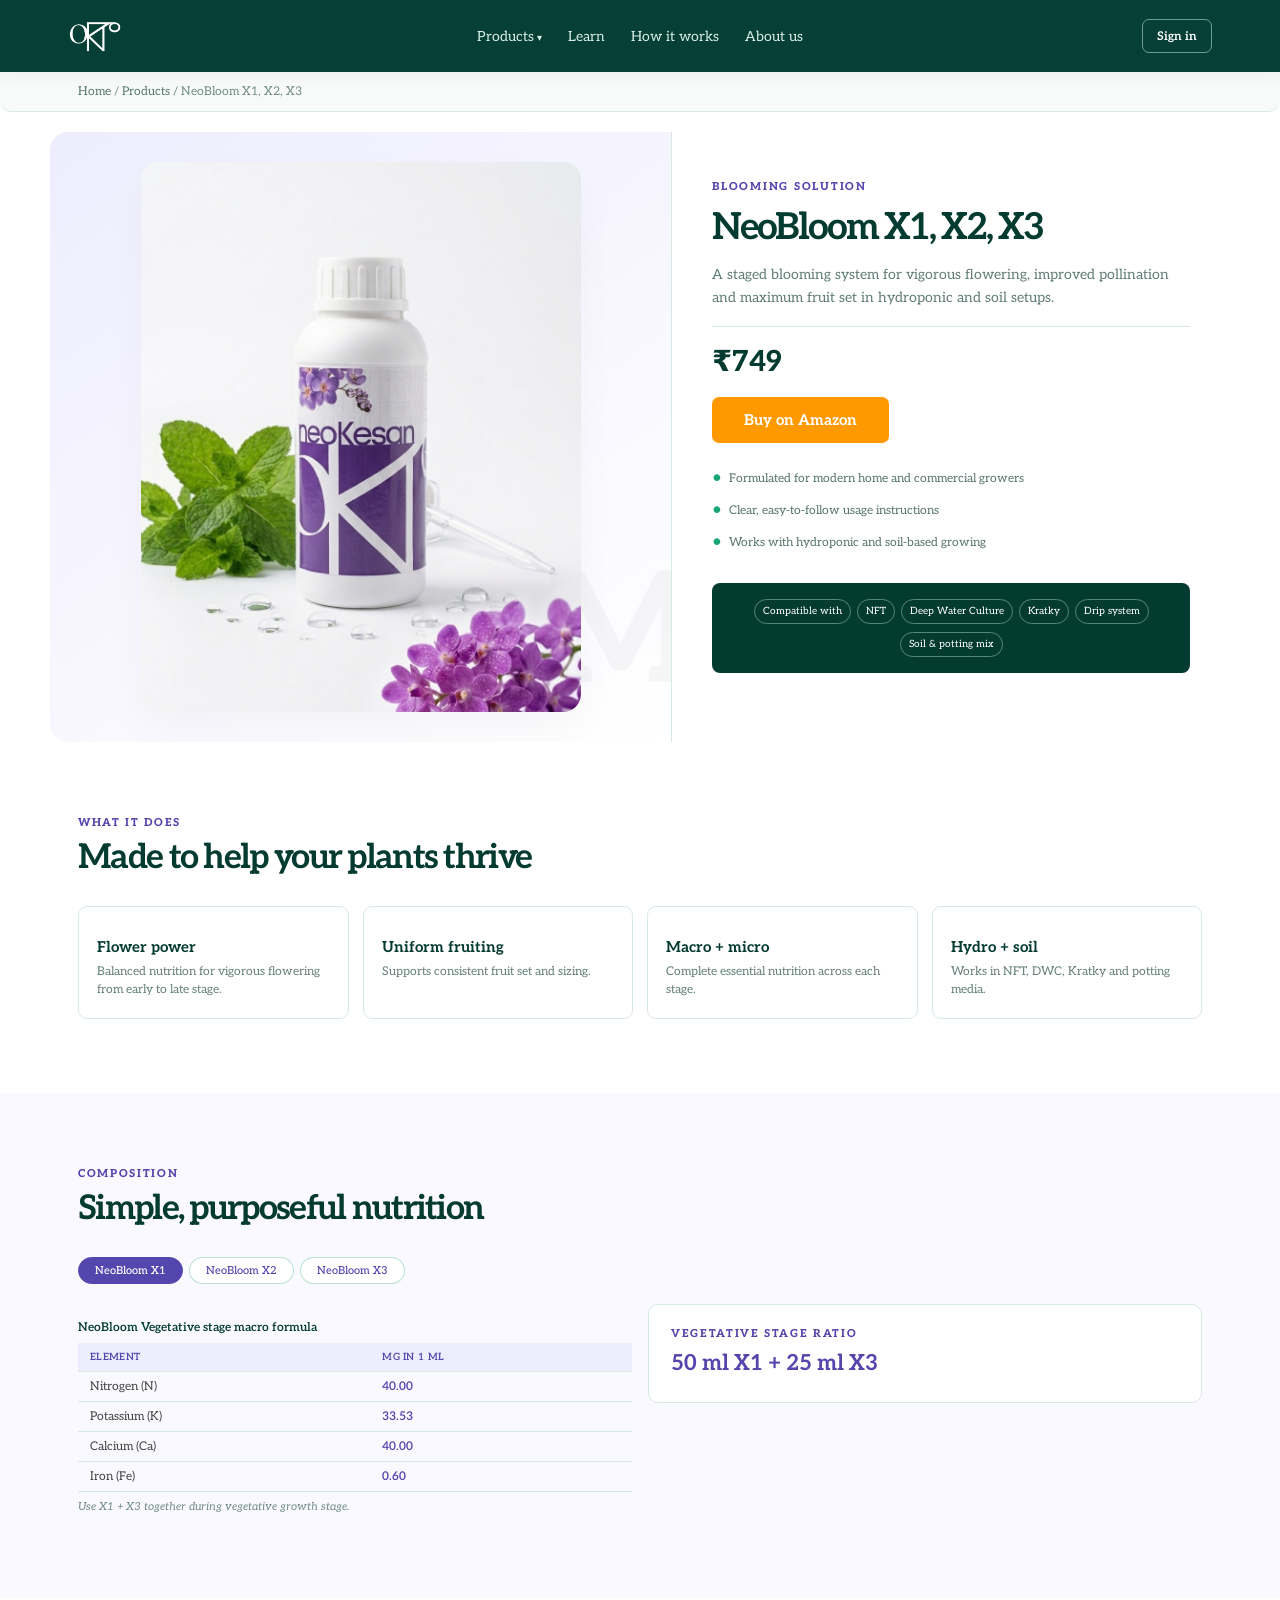
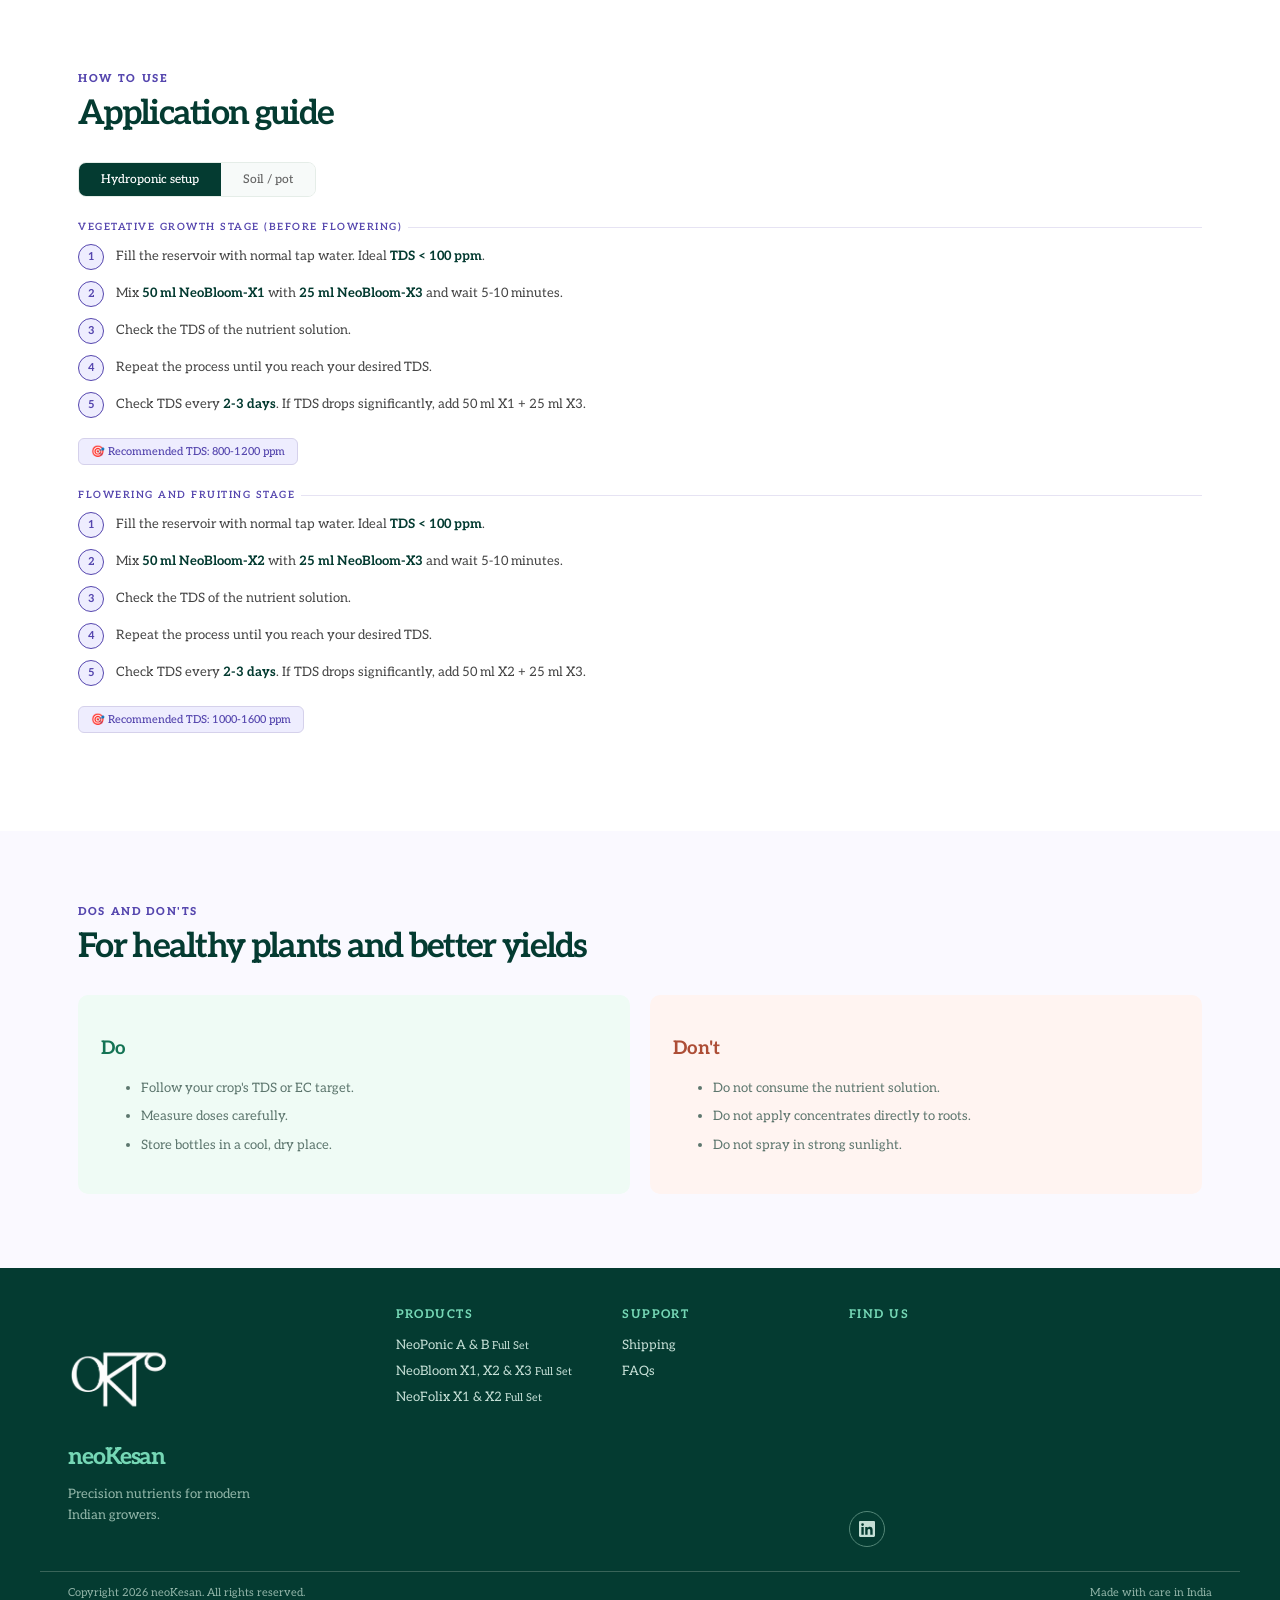
==== neobloom/index.html @ 39165188 "Add redirect pages for old neobloom/neofolix/neoponic QR URLs Old WordPress product URLs (/neobloom/" ====
<!doctype html>
<html lang="en">
<head>
  <meta charset="utf-8">
  <meta name="viewport" content="width=device-width, initial-scale=1">
  <title>NeoBloom | neoKesan</title>
  <link rel="icon" type="image/png" href="/assets/logo.png">
  <link rel="canonical" href="/product.html?key=bloom">
  <meta http-equiv="refresh" content="0; url=/product.html?key=bloom">
  <link rel="stylesheet" href="/styles.css?v=20260809c">
  <style>
    body{margin:0;font-family:Aleo,ui-sans-serif,system-ui,-apple-system,"Segoe UI",sans-serif}
    .redirect-panel{min-height:100vh;display:grid;place-items:center;background:#f7faf9;padding:24px}
    .redirect-card{max-width:420px;text-align:center;background:#fff;border:1px solid #d9e9e2;border-radius:14px;padding:40px 30px;box-shadow:0 18px 40px #00000008}
    .redirect-card h1{font-size:26px;letter-spacing:-.04em;margin:0 0 8px;color:#043b31}
    .redirect-card p{font-size:14px;color:#617d74;margin:0 0 22px}
  </style>
</head>
<body data-product="bloom">
  <div class="redirect-panel">
    <div class="redirect-card">
      <h1>NeoBloom</h1>
      <p>This product now lives on its own page.</p>
      <a class="button primary" href="/product.html?key=bloom">Continue to NeoBloom</a>
    </div>
  </div>
  <script>
    window.location.replace('/product.html?key=bloom');
  </script>
</body>
</html>
---- styles.css ----
@import url('https://fonts.googleapis.com/css2?family=Aleo:wght@400;500;600;700;800&display=swap');
:root{--ink:#043b31;--forest:#063f35;--green:#1ca579;--mint:#75d7b5;--mist:#e6f6ef;--paper:#fbfdfb;--violet:#5546ae;--line:#d9e9e2}*{box-sizing:border-box}html{scroll-behavior:smooth}body{margin:0;color:var(--ink);font-family:'Aleo',Inter,ui-sans-serif,system-ui,-apple-system,"Segoe UI",sans-serif;background:var(--paper)}button,a{font:inherit}button{cursor:pointer}.shell{max-width:1200px;margin:auto;padding:0 28px}.announcement{background:var(--ink);color:#c5f1df;text-align:center;font-size:12px;padding:9px 16px;letter-spacing:.02em}[data-site-header]{position:sticky;top:0;z-index:8}.nav-wrap{background:var(--forest);color:#fff;box-shadow:0 2px 15px #022d240f}.nav{height:72px;display:flex;align-items:center;justify-content:space-between;gap:28px}.logo{font-size:21px;font-weight:750;letter-spacing:-1.1px;color:#fff;text-decoration:none}.logo span{color:var(--mint)}.nav-links{display:flex;gap:26px;margin-left:auto}.nav-links a{color:#d8eee6;text-decoration:none;font-size:14px}.nav-links a:hover{color:#fff}.actions{display:flex;gap:9px}.button{border:0;border-radius:7px;padding:11px 17px;text-decoration:none;font-size:13px;font-weight:650;display:inline-flex;align-items:center;justify-content:center;transition:.2s}.button.primary{background:var(--mint);color:var(--ink)}.button.primary:hover{background:#a6ead1;transform:translateY(-1px)}.button.ghost{color:#fff;background:transparent;border:1px solid #6e9d90}.menu{display:none;background:transparent;border:0;color:#fff;font-size:25px}.hero{background:var(--forest);color:white;overflow:hidden}.hero-grid{min-height:500px;display:grid;grid-template-columns:1.05fr .95fr}.hero-copy{display:flex;justify-content:center;flex-direction:column;padding:65px 25px 65px 0;position:relative;z-index:1}.eyebrow{font-size:11px;letter-spacing:.18em;text-transform:uppercase;color:var(--mint);font-weight:750;margin-bottom:15px}.hero h1{font-size:clamp(43px,5vw,67px);letter-spacing:-.06em;line-height:.98;font-weight:570;max-width:610px;margin:0}.hero h1 em{font-style:normal;color:var(--mint)}.hero p{font-size:16px;line-height:1.65;color:#bedbd0;max-width:460px;margin:22px 0 28px}.hero-ctas{display:flex;gap:10px;flex-wrap:wrap}.hero-visual{position:relative;min-height:420px;background:radial-gradient(circle at 58% 36%,#c5efe0 0 5%,#82d5b7 8%,#2da479 30%,#0d6554 63%,#063f35 100%);overflow:hidden;border-radius:0;isolation:isolate}.hero-visual video{position:absolute;inset:0;width:100%;height:100%;object-fit:cover;border-radius:0}.hero-visual::after{content:"";position:absolute;inset:0;background:linear-gradient(135deg,#063f3580 0%,#00000040 100%);pointer-events:none;z-index:1}.orb{position:absolute;border-radius:50%;filter:blur(3px);opacity:.45}.orb.one{width:300px;height:300px;background:#b4f1d9;top:-120px;right:-100px}.orb.two{width:220px;height:220px;background:#075446;bottom:-90px;left:-40px}.plant{position:absolute;width:370px;height:390px;bottom:0;left:50%;transform:translateX(-47%)}.leaf{position:absolute;left:170px;bottom:70px;width:15px;height:250px;background:#075b49;border-radius:100%}.leaf:before,.leaf:after{content:"";position:absolute;background:#b9eed7;border-radius:100% 0 100% 0;transform-origin:bottom left}.leaf:before{width:92px;height:48px;top:38px;left:4px;transform:rotate(-35deg)}.leaf:after{width:86px;height:43px;top:100px;right:3px;transform:rotate(43deg);background:#4dc89e}.bottles{position:absolute;bottom:25px;left:50%;transform:translateX(-50%);display:flex;align-items:end;gap:16px}.bottle{width:96px;height:220px;border-radius:12px 12px 22px 22px;background:var(--green);box-shadow:0 22px 35px #033d3180;position:relative;border:1px solid #70d3b1}.bottle:before{content:"";position:absolute;width:52px;height:25px;top:-25px;left:21px;border-radius:6px 6px 0 0;background:#f4faf7}.bottle.dark{height:252px;background:#06453a}.bottle.purple{height:190px;background:var(--violet);border-color:#b6aef5}.label{position:absolute;left:10px;right:10px;top:56px;background:#e9fbf4;border-radius:5px;text-align:center;padding:15px 3px;color:var(--ink);font-size:13px;font-weight:800;line-height:1.1}.label small{display:block;font-weight:600;font-size:8px;letter-spacing:.12em;margin-top:6px}.trust{border-bottom:1px solid var(--line);background:#fff;margin:15px 0}.trust-row{padding:17px 0;display:flex;gap:18px;justify-content:space-between;flex-wrap:wrap}.trust-row span{font-size:13px;color:#53756b;display:flex;align-items:center;gap:8px}.trust-row span:before{content:"";height:7px;width:7px;border-radius:50%;background:var(--green)}.section{padding:88px 0}.section-heading{display:flex;align-items:end;justify-content:space-between;gap:20px;margin-bottom:29px}.section-title{margin:0;font-size:clamp(28px,3vw,40px);letter-spacing:-.05em;font-weight:600}.text-link{color:var(--green);font-size:14px;font-weight:700;text-decoration:none;white-space:nowrap}.intro{margin:12px 0 0;color:#627f76;line-height:1.6;max-width:490px}.product-grid{display:grid;grid-template-columns:repeat(3,1fr);gap:15px}.product{border:1px solid var(--line);background:#fff;border-radius:12px;overflow:hidden;transition:.25s}.product:hover{box-shadow:0 15px 35px #0d514016;transform:translateY(-4px)}.product-image{height:215px;background:#dff3ea;display:flex;align-items:center;justify-content:center;position:relative}.product-image.violet{background:#eceafd}.product-image img{width:100%;height:100%;object-fit:cover}.product-image .bottle{transform:scale(.7);box-shadow:0 13px 22px #034b3850}.badge{position:absolute;left:12px;top:12px;background:#fff;padding:5px 8px;border-radius:20px;font-size:10px;font-weight:750;color:#147356}.violet .badge{color:#5849b6}.product-info{padding:16px}.product h3{font-size:15px;margin:0 0 7px}.product p{margin:0;color:#69827a;font-size:12px;line-height:1.45;min-height:35px}.product-bottom{display:flex;align-items:center;justify-content:space-between;margin-top:14px}.price{font-size:16px;font-weight:780}.add{background:var(--ink);color:#fff;border:0;border-radius:5px;padding:7px 10px;font-size:11px;font-weight:700}.quiz{background:var(--ink);color:#fff;border-radius:16px;padding:34px 38px;display:flex;align-items:center;gap:25px;justify-content:space-between}.quiz h2{font-weight:560;letter-spacing:-.04em;font-size:29px;margin:0 0 8px}.quiz p{color:#b6d6ca;font-size:14px;margin:0;line-height:1.5}.discount{color:var(--mint);font-weight:750;font-size:23px;white-space:nowrap}.how{background:var(--mist);margin-top:15px}.steps{display:grid;grid-template-columns:repeat(4,1fr);gap:18px}.step{padding:0 19px 0 0;border-right:1px solid #b8dfcf}.step:last-child{border:0}.step-no{color:var(--green);font-size:14px;font-weight:800}.step h3{font-size:17px;margin:15px 0 8px}.step p{font-size:13px;line-height:1.55;color:#58776c;margin:0}.explore-wrap{background:linear-gradient(135deg,#001f18 0%,#063f35 30%,#075b49 60%,#0d5140 100%);position:relative;width:100%;overflow:hidden}.explore-wrap::before{content:"";position:absolute;inset:0;background:radial-gradient(ellipse at 20% 50%,#1ca57915 0%,transparent 60%),radial-gradient(ellipse at 80% 30%,#75d7b515 0%,transparent 50%);pointer-events:none}.explore-grid{display:grid;grid-template-columns:1fr 1fr 1fr;grid-template-rows:196px 196px 196px;gap:15px;position:relative;z-index:1}.story{border-radius:12px;position:relative;perspective:600px;transition:box-shadow .35s}.story:hover{box-shadow:0 0 15px rgba(255,255,255,.2)}.story-inner{position:absolute;inset:0;transform-style:preserve-3d;transition:transform .55s cubic-bezier(.4,0,.2,1)}.story:focus-within .story-inner,.story.flipped .story-inner{transform:rotateY(180deg)}@media(hover:hover){.story:hover .story-inner{transform:rotateY(180deg)}}.story-face{position:absolute;inset:0;padding:25px;border-radius:12px;display:flex;flex-direction:column;justify-content:end;backface-visibility:hidden;-webkit-backface-visibility:hidden;color:#fff;border:1px solid rgba(255,255,255,.1);backdrop-filter:blur(8px);-webkit-backdrop-filter:blur(8px);z-index:1}.story-back{justify-content:center;transform:rotateY(180deg);z-index:2;backdrop-filter:blur(16px);-webkit-backdrop-filter:blur(16px);background:rgba(8,48,39,.82)!important;border-color:rgba(255,255,255,.15)}.story.big{grid-row:span 2}.story.big .story-face{background:rgba(28,165,121,.12)}.story.dark .story-face{background:rgba(4,59,49,.25)}.story.purple .story-face{background:rgba(85,70,174,.15)}.story.mint .story-face{background:rgba(200,238,224,.1)}.story .number{font-size:13px;opacity:.7;position:absolute;top:22px}.story .tag{font-size:11px;margin-bottom:10px;position:relative;letter-spacing:.05em}.story h3{font-size:23px;margin:0;letter-spacing:-.04em;position:relative}.story p{font-size:12px;line-height:1.55;margin:8px 0 0;opacity:.88;position:relative}.story-back .tag{color:var(--mint);font-weight:700}.story-back h3{font-size:21px;margin-bottom:4px}.story-back p{font-size:11px;line-height:1.5;opacity:.9}.story-source{font-size:9px;opacity:.4;margin-top:10px;display:block;font-style:italic}.story-back>*{position:relative;z-index:1}.learn-grid{display:grid;grid-template-columns:repeat(5,1fr);gap:15px}.guide{border-top:1px solid var(--line);padding:20px 4px;display:flex;flex-direction:column}.guide-icon{font-size:26px}.guide h3{font-size:16px;line-height:1.3;margin:15px 0 8px}.guide p{font-size:13px;color:#628078;line-height:1.55;margin:0 0 15px}.guide .text-link{margin-top:auto}.footer{background:var(--ink);color:#d0e6dd;padding:35px 0 14px}.footer-grid{display:grid;grid-template-columns:1.5fr 1fr 1fr 1.8fr;gap:25px;align-items:start}.footer .logo{font-size:23px}.footer p{font-size:13px;line-height:1.65;color:#92b6a9}.footer h4{font-size:12px;text-transform:uppercase;letter-spacing:.12em;color:var(--mint);margin:4px 0 15px}.footer a{display:block;color:#c5dfd6;text-decoration:none;font-size:13px;margin:10px 0}.footer-map{margin-bottom:14px}.footer-map iframe{width:100%;height:160px;border:0;border-radius:8px;display:block}.footer-social{display:flex;gap:8px}.footer-social a{display:inline-flex;width:36px;height:36px;border-radius:50%;border:1px solid #548778;align-items:center;justify-content:center;color:#c5dfd6;margin:0;transition:.2s}.footer-social a:hover{background:var(--green);border-color:var(--green);color:#fff}.footer-social svg{width:16px;height:16px;fill:currentColor}.copyright{margin-top:24px;padding-top:14px;border-top:1px solid #396459;display:flex;justify-content:space-between;font-size:11px;color:#91b4a8}.modal{position:fixed;inset:0;background:#002e2585;z-index:10;display:none;align-items:center;justify-content:center;padding:20px}.modal.open{display:flex}.modal-card{width:min(500px,100%);background:#fff;border-radius:15px;padding:32px;color:var(--ink);box-shadow:0 30px 80px #001b15a0}.modal-close{float:right;border:0;background:none;font-size:24px;color:#69827a}.modal h2{font-size:27px;letter-spacing:-.05em;margin:5px 0 10px}.modal p{color:#668178;font-size:14px;line-height:1.5}.progress{height:5px;background:#e5f0eb;border-radius:9px;margin:23px 0}.progress i{display:block;width:25%;height:100%;border-radius:9px;background:var(--green)}.question{font-weight:700;font-size:16px;margin:0 0 12px}.option{width:100%;text-align:left;border:1px solid var(--line);background:#fff;border-radius:7px;padding:12px;margin:6px 0;color:var(--ink);font-size:13px}.option:hover,.option.selected{border-color:var(--green);background:#effbf6}.modal-actions{display:flex;justify-content:space-between;align-items:center;margin-top:18px;font-size:12px;color:#6a867d}.hidden{display:none}@media(max-width:800px){.shell{padding:0 20px}.nav{height:62px}.nav-links,.nav .actions .ghost{display:none}.menu{display:block}.nav-open{flex-wrap:wrap;height:auto}.nav-open .nav-links,.nav-open .actions{display:flex}.nav-open .nav-links{width:100%;flex-direction:column;gap:0;order:3;padding:10px 0 0;border-top:1px solid #2d735e;margin-top:10px}.nav-open .nav-links a{padding:12px 0;border-bottom:1px solid #215d4b}.nav-open .home-product-dropdown{display:block;position:static}.nav-open .home-product-dropdown>.shared-products-link{padding:12px 0;border-bottom:1px solid #215d4b;display:block;color:#d8eee6;text-decoration:none;font-size:14px}.nav-open .home-product-dropdown>a:after{display:none}.nav-open .home-dropdown-panel{position:static;width:auto;box-shadow:none;border:none;background:transparent;padding:0 0 0 14px;display:none}.nav-open .home-product-dropdown.open .home-dropdown-panel{display:block}.nav-open .home-dropdown-panel a{color:#c5dfd6!important;padding:10px 0;border-bottom:1px solid #215d4b;display:block!important;font-size:13px;border-radius:0}.nav-open .home-dropdown-panel a small{display:block;font-size:10px;opacity:.7;color:#92b6a9!important;margin-top:2px}.nav-open .actions{width:100%;order:4;flex-wrap:wrap;gap:8px;padding:15px 0 5px}.nav-open .actions a,.nav-open .actions button{flex:1 1 auto}.nav-open .actions .ghost{display:inline-flex;flex:1;justify-content:center;padding:10px}.nav-open .icon-button{display:grid}.nav-open .account-wrap{flex:1 1 auto}.nav-open .account-dropdown{display:block;position:static;background:transparent;border:none;box-shadow:none;margin:0;min-width:0}.nav-open .signout-btn{display:block;width:100%;color:#d8eee6;padding:12px 0;border-bottom:1px solid #215d4b;font-size:13px;text-align:center;background:none;border-top:0;border-left:0;border-right:0;border-radius:0}.nav-open .signout-btn:hover{color:#fff;background:transparent}.hero-grid{grid-template-columns:1fr}.hero-copy{min-height:420px;padding:55px 0}.hero-visual{min-height:340px}.product-grid,.learn-grid{grid-template-columns:repeat(2,1fr)}.steps{grid-template-columns:repeat(2,1fr);gap:30px}.step:nth-child(2){border:0}.explore-grid{grid-template-columns:1fr 1fr;grid-template-rows:190px 190px 190px 190px 190px}.story.big{grid-column:span 2;grid-row:auto}.footer-grid{grid-template-columns:1fr 1fr 1fr}.footer-grid>div:first-child{grid-column:span 3}.footer-grid>div:last-child{grid-column:span 3;margin-top:15px}.quiz{padding:28px;flex-wrap:wrap}}@media(max-width:470px){.hero h1{font-size:43px}.product-grid{gap:10px}.product-image{height:165px}.product-info{padding:12px}.product h3{font-size:13px}.product p{font-size:11px}.product-image .bottle{transform:scale(.54)}.trust-row{display:grid;grid-template-columns:1fr 1fr}.trust-row span{font-size:11px}.section{padding:58px 0}.section-heading{display:block}.section-heading .text-link{display:block;margin-top:12px}.steps,.learn-grid{grid-template-columns:1fr}.step{border-right:0;border-bottom:1px solid #b8dfcf;padding:0 0 19px}.explore-grid{grid-template-columns:1fr;grid-template-rows:180px 180px 180px 180px 180px 180px 180px 180px 180px}.footer-grid{grid-template-columns:1fr}.footer-grid>div:first-child{grid-column:auto}.footer-grid>div:last-child{grid-column:auto;margin-top:0}.copyright{flex-direction:column;gap:8px}.bottles{transform:translateX(-50%) scale(.8);transform-origin:bottom}.quiz h2{font-size:23px}}

/* Authentication and account pages */
.auth-card{max-width:460px}.auth-eyebrow{display:block;color:var(--green);margin-bottom:12px}.google-button{width:100%;border:1px solid var(--line);border-radius:7px;background:#fff;padding:12px;color:var(--ink);font-weight:650;font-size:14px}.google-button span{color:#4285f4;font-size:18px;font-weight:800;vertical-align:-1px;margin-right:9px}.divider{display:flex;align-items:center;gap:11px;color:#7d9990;font-size:12px;margin:19px 0}.divider i{height:1px;background:var(--line);flex:1}.field-label{display:block;font-size:12px;font-weight:700;margin-bottom:7px}.auth-input,.form-grid input,.form-grid select{width:100%;height:43px;border:1px solid var(--line);background:#fff;border-radius:6px;padding:0 12px;color:var(--ink);outline:none;margin-top:6px}.auth-input:focus,.form-grid input:focus,.form-grid select:focus{border-color:var(--green);box-shadow:0 0 0 3px #1ca57918}.full-button{width:100%;margin-top:11px}.auth-note{font-size:11px!important;text-align:center;margin:15px 0 0!important}.back-button,.text-button{border:0;background:none;color:var(--green);font-size:12px;font-weight:700;padding:0}.back-button{margin-bottom:18px}.otp-row{display:flex;gap:8px;margin:23px 0}.otp-row input{width:calc((100% - 40px)/6);height:48px;text-align:center;border:1px solid var(--line);border-radius:6px;font-size:20px;font-weight:700;color:var(--ink)}.otp-row input:focus{outline:2px solid var(--mint);border-color:var(--green)}#resend-otp{display:block;margin:16px auto 0}.text-button:disabled{color:#9ab3ab;cursor:default}.otp-timer-row{font-size:12px;color:#718c84;text-align:center;margin:6px 0 0}.otp-timer-row b{color:var(--ink)}.otp-timer-row.expired b{color:#c03e2e}.account-body{background:#f6faf8}.account-shell{max-width:1120px;margin:44px auto;padding:0 28px;display:grid;grid-template-columns:245px 1fr;gap:44px}.account-sidebar{background:var(--ink);color:#fff;border-radius:13px;padding:26px;height:max-content}.avatar{width:50px;height:50px;border-radius:50%;display:grid;place-items:center;background:var(--mint);color:var(--ink);font-weight:800}.account-sidebar h2{font-size:19px;margin:16px 0 4px}.account-sidebar p{font-size:13px;color:#b2d3c7;margin:0 0 23px}.account-sidebar nav{border-top:1px solid #396459;padding-top:12px}.account-sidebar nav a{display:block;color:#b9d4ca;text-decoration:none;padding:10px 0;font-size:13px}.account-sidebar nav a.active,.account-sidebar nav a:hover,.account-sidebar nav .sidebar-signout:hover{color:var(--mint);font-weight:700}.sidebar-signout{display:block;width:100%;color:#b9d4ca;background:none;border:0;padding:10px 0;font-size:13px;text-align:left;cursor:pointer;margin-top:8px;border-top:1px solid #396459;padding-top:18px}.account-content{background:#fff;border:1px solid var(--line);border-radius:13px;padding:36px}.account-heading h1{font-size:34px;letter-spacing:-.05em;margin:4px 0 7px}.account-heading p{margin:0;color:#668178;line-height:1.5}.profile-form{padding:27px 0 31px}.form-grid{display:grid;grid-template-columns:1fr 1fr;gap:17px;margin-bottom:22px}.form-grid label{font-size:12px;font-weight:700}.form-grid .wide{grid-column:span 2}.account-section{border-top:1px solid var(--line);padding:28px 0}.account-section-head{display:flex;justify-content:space-between;align-items:center;margin-bottom:17px}.account-section h2{font-size:19px;margin:0}.empty-state{font-size:13px;color:#718c84;background:#f4faf7;border-radius:7px;padding:13px;margin:0}.address-card{border:1px solid var(--line);border-radius:8px;padding:15px;font-size:13px;line-height:1.6;margin-bottom:12px}.address-card b{display:block;font-size:14px}.address-form{padding-top:18px}.toast{position:fixed;left:50%;bottom:24px;transform:translate(-50%,80px);background:var(--ink);color:#fff;border-radius:7px;padding:11px 17px;font-size:13px;opacity:0;transition:.25s;z-index:20}.toast.visible{transform:translate(-50%,0);opacity:1}@media(max-width:700px){.account-shell{grid-template-columns:1fr;padding:0 16px;margin:24px auto}.account-sidebar{display:flex;align-items:center;gap:15px;padding:17px}.account-sidebar h2,.account-sidebar p{margin:0}.account-sidebar nav{display:none}.account-content{padding:23px}.form-grid{grid-template-columns:1fr}.form-grid .wide{grid-column:auto}}


/* Homepage product navigation */
.home-product-dropdown{position:relative}.home-product-dropdown>a:after{content:' \25BE';font-size:10px}.home-dropdown-panel{display:none;position:absolute;top:27px;left:-14px;width:225px;background:#fff;border:1px solid var(--line);border-radius:9px;box-shadow:0 15px 36px #002e2550;padding:6px;z-index:30}.home-product-dropdown.open .home-dropdown-panel{display:block}.home-dropdown-panel a{display:block!important;color:var(--ink)!important;text-decoration:none;padding:9px 10px;border-radius:6px;font-size:13px}.home-dropdown-panel a:hover{background:#edf9f4;color:var(--green)!important}.home-dropdown-panel small{display:block;font-size:10px;color:#718c84;margin-top:2px}


/* Shared navigation and typography */
html,body,button,input,select,textarea{font-family:'Aleo',Georgia,serif}.nav{display:grid;grid-template-columns:1fr auto 1fr;gap:18px}.nav-links{margin:0;justify-self:center;align-items:center}.actions{justify-self:end}.icon-button{position:relative;width:34px;height:34px;display:grid;place-items:center;border:1px solid #6e9d90;border-radius:7px;background:transparent;color:#fff;font-size:16px;text-decoration:none}.cart-badge{position:absolute;right:-5px;top:-6px;width:15px;height:15px;border-radius:50%;background:var(--mint);color:var(--ink);font:700 9px system-ui;display:grid;place-items:center}.auth-trigger{height:34px;padding:0 14px;font-size:12px}.admin-entry{text-align:center;margin-top:16px;padding-top:13px;border-top:1px solid var(--line)}.admin-link{font-size:11px;font-weight:650;letter-spacing:.02em;color:var(--green);text-decoration:none}.admin-link:hover{text-decoration:underline}.account-wrap{position:relative}.account-wrap::after{content:"";position:absolute;top:100%;right:0;width:130px;height:6px}.account-dropdown{display:none;position:absolute;top:100%;right:0;background:#fff;border:1px solid var(--line);border-radius:7px;box-shadow:0 5px 15px #002e2540;z-index:40;min-width:130px;margin-top:5px;overflow:hidden}.account-wrap:hover .account-dropdown,.account-wrap:focus-within .account-dropdown{display:block}.signout-btn{width:100%;border:0;background:none;padding:11px 16px;color:var(--ink);font-size:13px;text-align:left;cursor:pointer;font-weight:500}.signout-btn:hover{background:var(--mist);color:var(--ink)}.mobile-cart{display:none}.footer-bottom{position:sticky;bottom:0;z-index:2}@media(max-width:800px){.nav{display:flex}.actions .ghost{display:none}.actions .cart-btn{display:none}.nav-open .actions .mobile-cart{display:flex;align-items:center;justify-content:center;gap:8px;flex:1;position:relative;color:#d8eee6;background:none;border:1px solid #6e9d90;border-radius:7px;padding:10px;font-size:14px;cursor:pointer;font-family:inherit}}

/* Testimonial section */
.testimonial-stars{display:flex;align-items:center;gap:12px;margin-bottom:36px;flex-wrap:wrap}.stars-display{font-size:28px;color:#e8b826;letter-spacing:4px;line-height:1}.stars-text{font-size:13px;color:#627f76;font-weight:600}.testimonial-grid{display:grid;grid-template-columns:repeat(3,1fr);gap:20px}.testimonial-card{background:#fff;border:1px solid var(--line);border-radius:12px;padding:28px 24px;display:flex;flex-direction:column;gap:12px;transition:.25s}.testimonial-card:hover{box-shadow:0 12px 30px #0d514012;transform:translateY(-3px)}.testimonial-rating{font-size:18px;color:#e8b826;letter-spacing:3px;line-height:1}.testimonial-card h3{font-size:16px;margin:0;color:var(--ink)}.testimonial-card blockquote{font-size:13px;line-height:1.6;color:#5f7b71;margin:0;font-style:italic;flex:1}.testimonial-author{display:flex;align-items:center;gap:12px;margin-top:8px}.testimonial-author img{width:42px;height:42px;border-radius:50%;object-fit:cover;border:2px solid var(--mist)}.testimonial-name{display:block;font-size:13px;font-weight:700;color:var(--ink)}.testimonial-role{display:block;font-size:11px;color:#718c84;margin-top:1px}

/* Team section */
.team-intro{font-size:14px;color:#627f76;margin:-14px 0 32px;max-width:480px;line-height:1.6}.team-grid{display:grid;grid-template-columns:repeat(3,1fr);gap:20px}.team-card{background:#fff;border:1px solid var(--line);border-radius:12px;padding:32px 24px;text-align:center;transition:.25s}.team-card:hover{box-shadow:0 12px 30px #0d514012;transform:translateY(-3px)}.team-photo{width:80px;height:80px;border-radius:50%;overflow:hidden;margin:0 auto 16px;border:3px solid var(--mist);background:var(--mist)}.team-photo img{width:100%;height:100%;object-fit:cover;display:block}.team-name{font-size:17px;margin:0 0 2px;color:var(--ink)}.team-role{font-size:12px;color:var(--green);font-weight:700;letter-spacing:.04em}.team-bio{font-size:12px;line-height:1.55;color:#5f7b71;margin:11px 0 16px}.team-social{display:flex;justify-content:center;gap:10px}.team-social a{width:32px;height:32px;border-radius:50%;display:flex;align-items:center;justify-content:center;border:1px solid var(--line);color:#6c8a80;transition:.2s;text-decoration:none}.team-social a:hover{background:var(--green);border-color:var(--green);color:#fff}

@media(max-width:800px){.testimonial-grid,.team-grid{grid-template-columns:repeat(2,1fr)}.testimonial-card{padding:22px 18px}.team-card{padding:26px 16px}}
@media(max-width:470px){.testimonial-grid,.team-grid{grid-template-columns:1fr}.testimonial-stars{flex-direction:column;align-items:flex-start;gap:6px}}

.footer-brand{display:flex;flex-direction:column;align-items:flex-start;gap:6px;margin-bottom:10px}.footer-logo-img{height:130px;width:auto;display:block}.footer-brand-text{display:block}.header-logo-img{height:70px;width:auto;display:block}
/* Why section */
.why-section{background:var(--mist);margin-top:15px;width:100%}.why-grid{display:grid;grid-template-columns:repeat(3,1fr);gap:20px}.why-card{background:#fff;border:1px solid var(--line);border-radius:12px;padding:28px 24px;text-align:center;transition:.25s}.why-card:hover{box-shadow:0 12px 30px #0d514012;transform:translateY(-3px)}.why-icon{width:48px;height:48px;margin:0 auto 16px;color:var(--green)}.why-icon svg{width:48px;height:48px}.why-card h4{font-size:17px;margin:0 0 8px;color:var(--ink)}.why-card p{font-size:12px;line-height:1.55;color:#5f7b71;margin:0}@media(max-width:800px){.why-grid{grid-template-columns:repeat(2,1fr)}}.product-carousel{position:relative;overflow:hidden}.carousel-slides{position:relative;width:100%;height:100%}.carousel-slide{position:absolute;top:0;left:0;width:100%;height:100%;object-fit:cover;opacity:0;transition:opacity .4s ease}.carousel-slide.active{opacity:1;position:relative}.carousel-prev,.carousel-next{position:absolute;top:50%;transform:translateY(-50%);background:#ffffffcc;border:0;border-radius:50%;width:28px;height:28px;font-size:18px;font-weight:700;line-height:1;cursor:pointer;z-index:2;display:flex;align-items:center;justify-content:center;color:#043b31;opacity:0;transition:opacity .25s}.product-carousel:hover .carousel-prev,.product-carousel:hover .carousel-next{opacity:1}.carousel-prev{left:6px}.carousel-next{right:6px}.buy-now{background:#ff9900!important}.buy-now:hover{background:#e88e00!important;transform:translateY(-1px)}@media(max-width:470px){.why-grid{grid-template-columns:1fr}}
.google-button-wrap{position:relative}
#gsi-host{position:absolute;top:0;left:0;width:100%;height:100%;opacity:.001;z-index:2}
.google-button{position:relative;z-index:1}
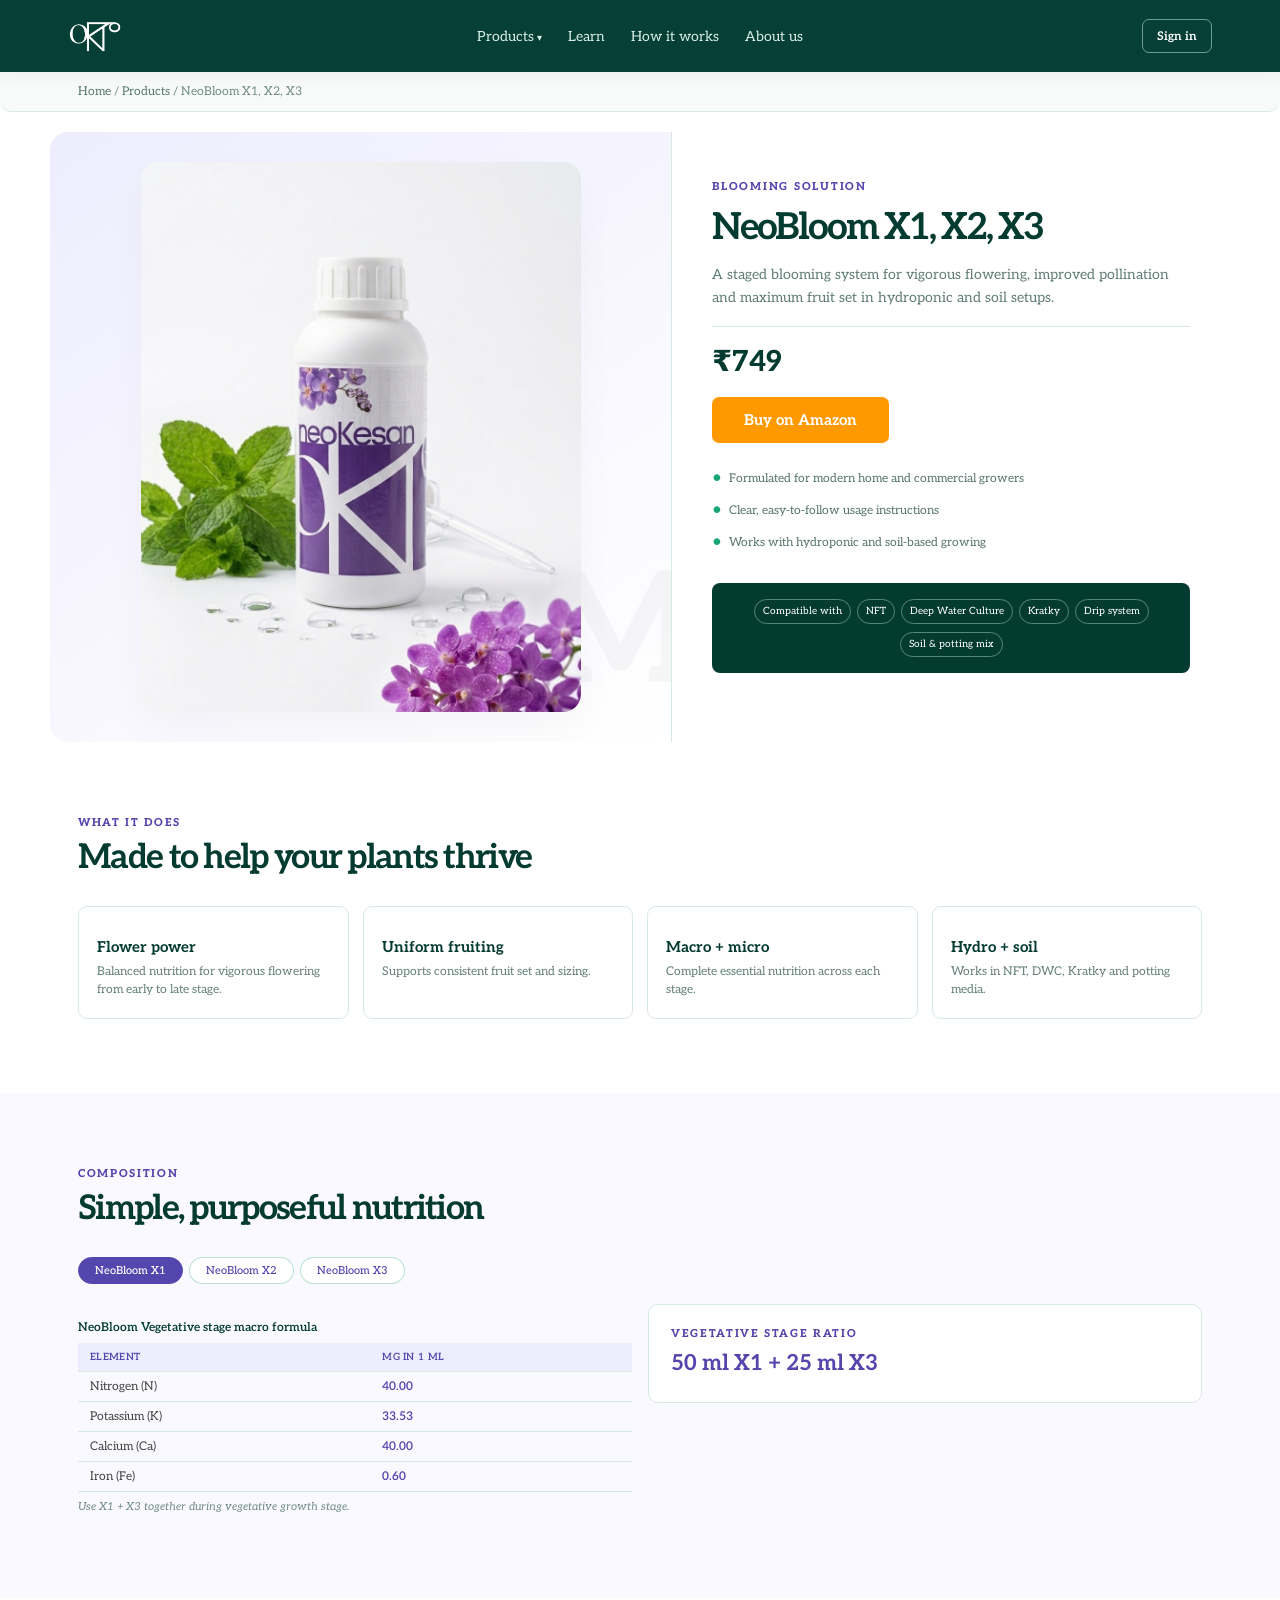
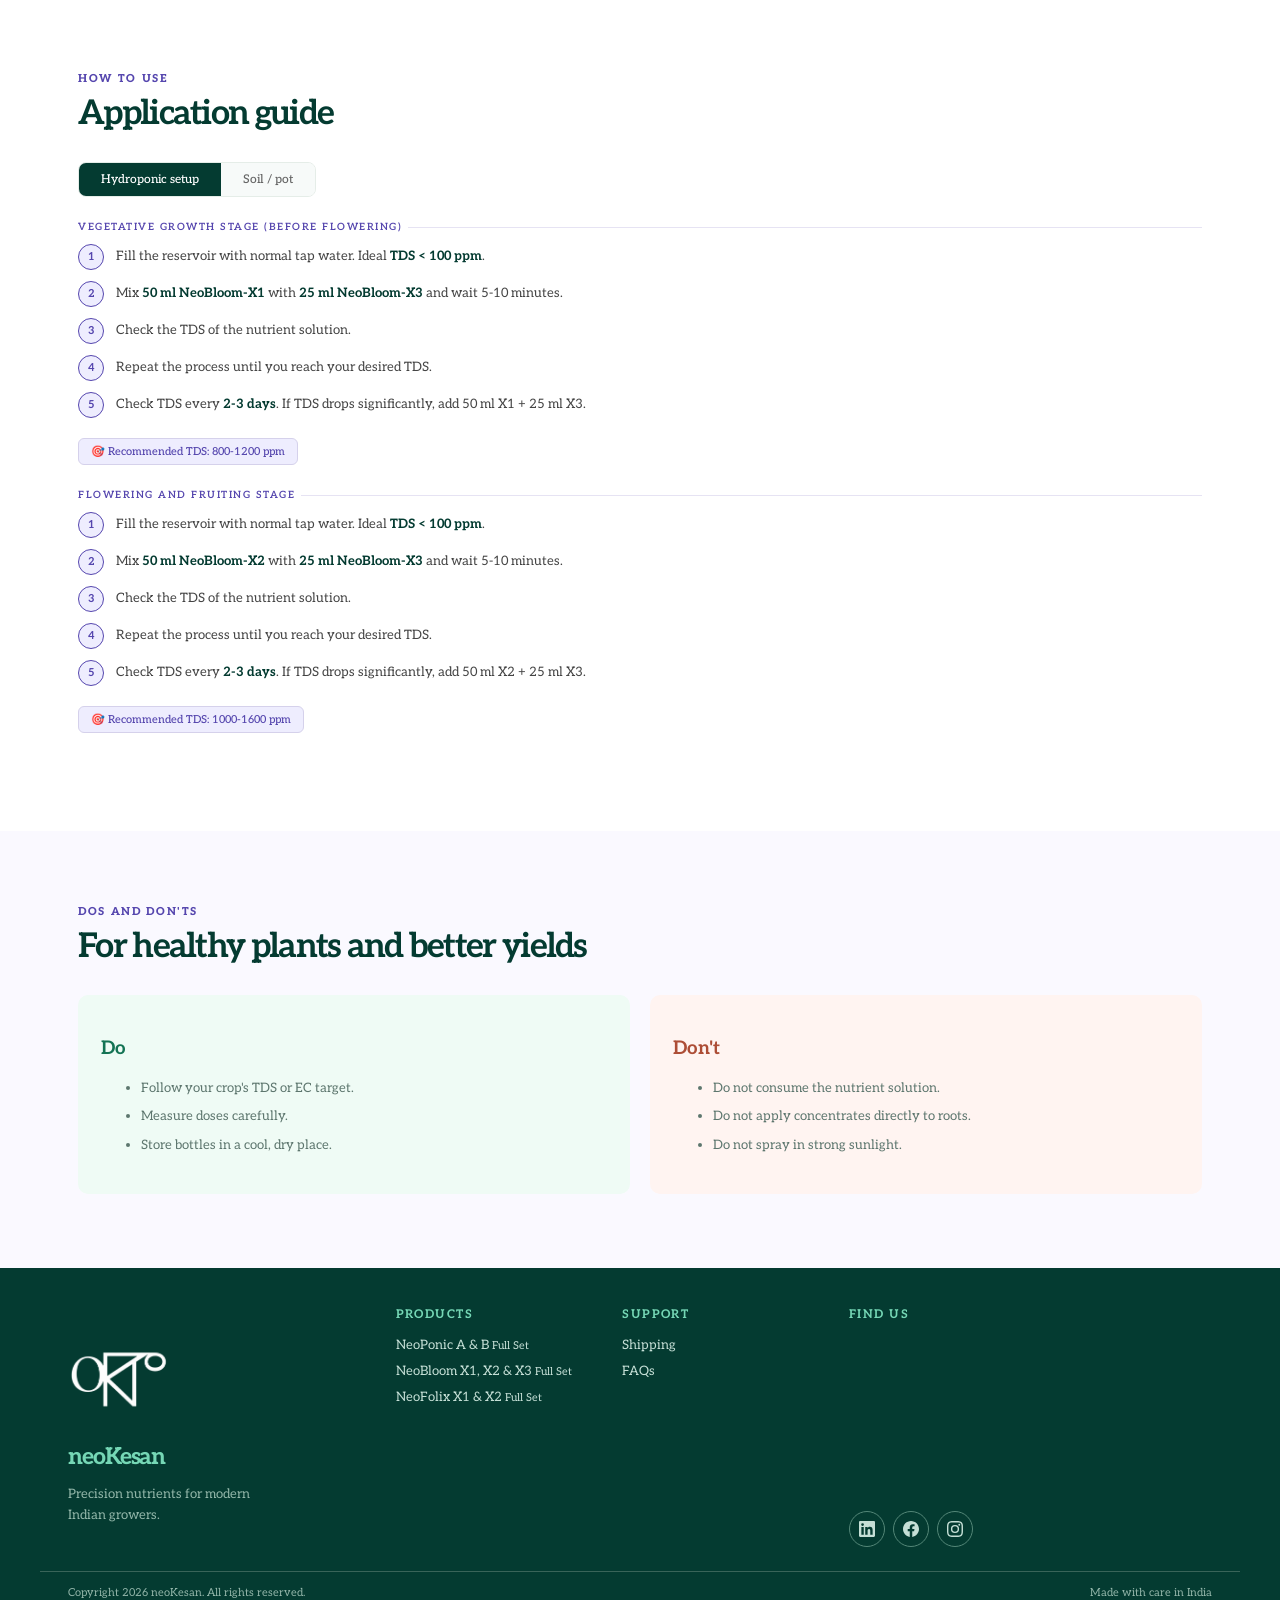
==== commit d4567872: "Preview draft products in the Products menu and on their own page A product saved with status='draft" ====
--- a/neobloom/index.html
+++ b/neobloom/index.html
@@ -7,7 +7,7 @@
   <link rel="icon" type="image/png" href="/assets/logo.png">
   <link rel="canonical" href="/product.html?key=bloom">
   <meta http-equiv="refresh" content="0; url=/product.html?key=bloom">
-  <link rel="stylesheet" href="/styles.css?v=20260809c">
+  <link rel="stylesheet" href="/styles.css?v=20260926a">
   <style>
     body{margin:0;font-family:Aleo,ui-sans-serif,system-ui,-apple-system,"Segoe UI",sans-serif}
     .redirect-panel{min-height:100vh;display:grid;place-items:center;background:#f7faf9;padding:24px}
--- a/styles.css
+++ b/styles.css
@@ -28,3 +28,17 @@
 #gsi-host{position:absolute;top:0;left:0;width:100%;height:100%;opacity:.001;z-index:2}
 .google-button{position:relative;z-index:1}
 
+/* Draft products — admin-only preview entries in the Products menu. Amber wash
+   marks them apart from live products; text colours stay above 4.5:1 on their
+   own backgrounds (#8a5a0f on #fff8e6 = 5.6:1, white on #8a5a0f = 5.9:1). */
+.home-dropdown-panel a.is-draft{background:#fff8e6}
+.home-dropdown-panel a.is-draft:hover{background:#fdefd2}
+.home-dropdown-panel a.is-draft small{color:#8a5a0f}
+.draft-chip{display:inline-block;margin-top:4px;background:#8a5a0f;color:#fff;border-radius:20px;padding:1px 8px;font-size:9px;font-style:normal;font-weight:800;letter-spacing:.08em;text-transform:uppercase;line-height:1.5}
+/* The mobile panel sits on dark green, where the amber wash would fight the
+   existing light link text. Drop the wash and invert the chip instead. */
+@media(max-width:800px){
+.home-dropdown-panel a.is-draft{background:transparent}
+.home-dropdown-panel a.is-draft .draft-chip{background:#e0a52b;color:#0d2b23}
+}
+
